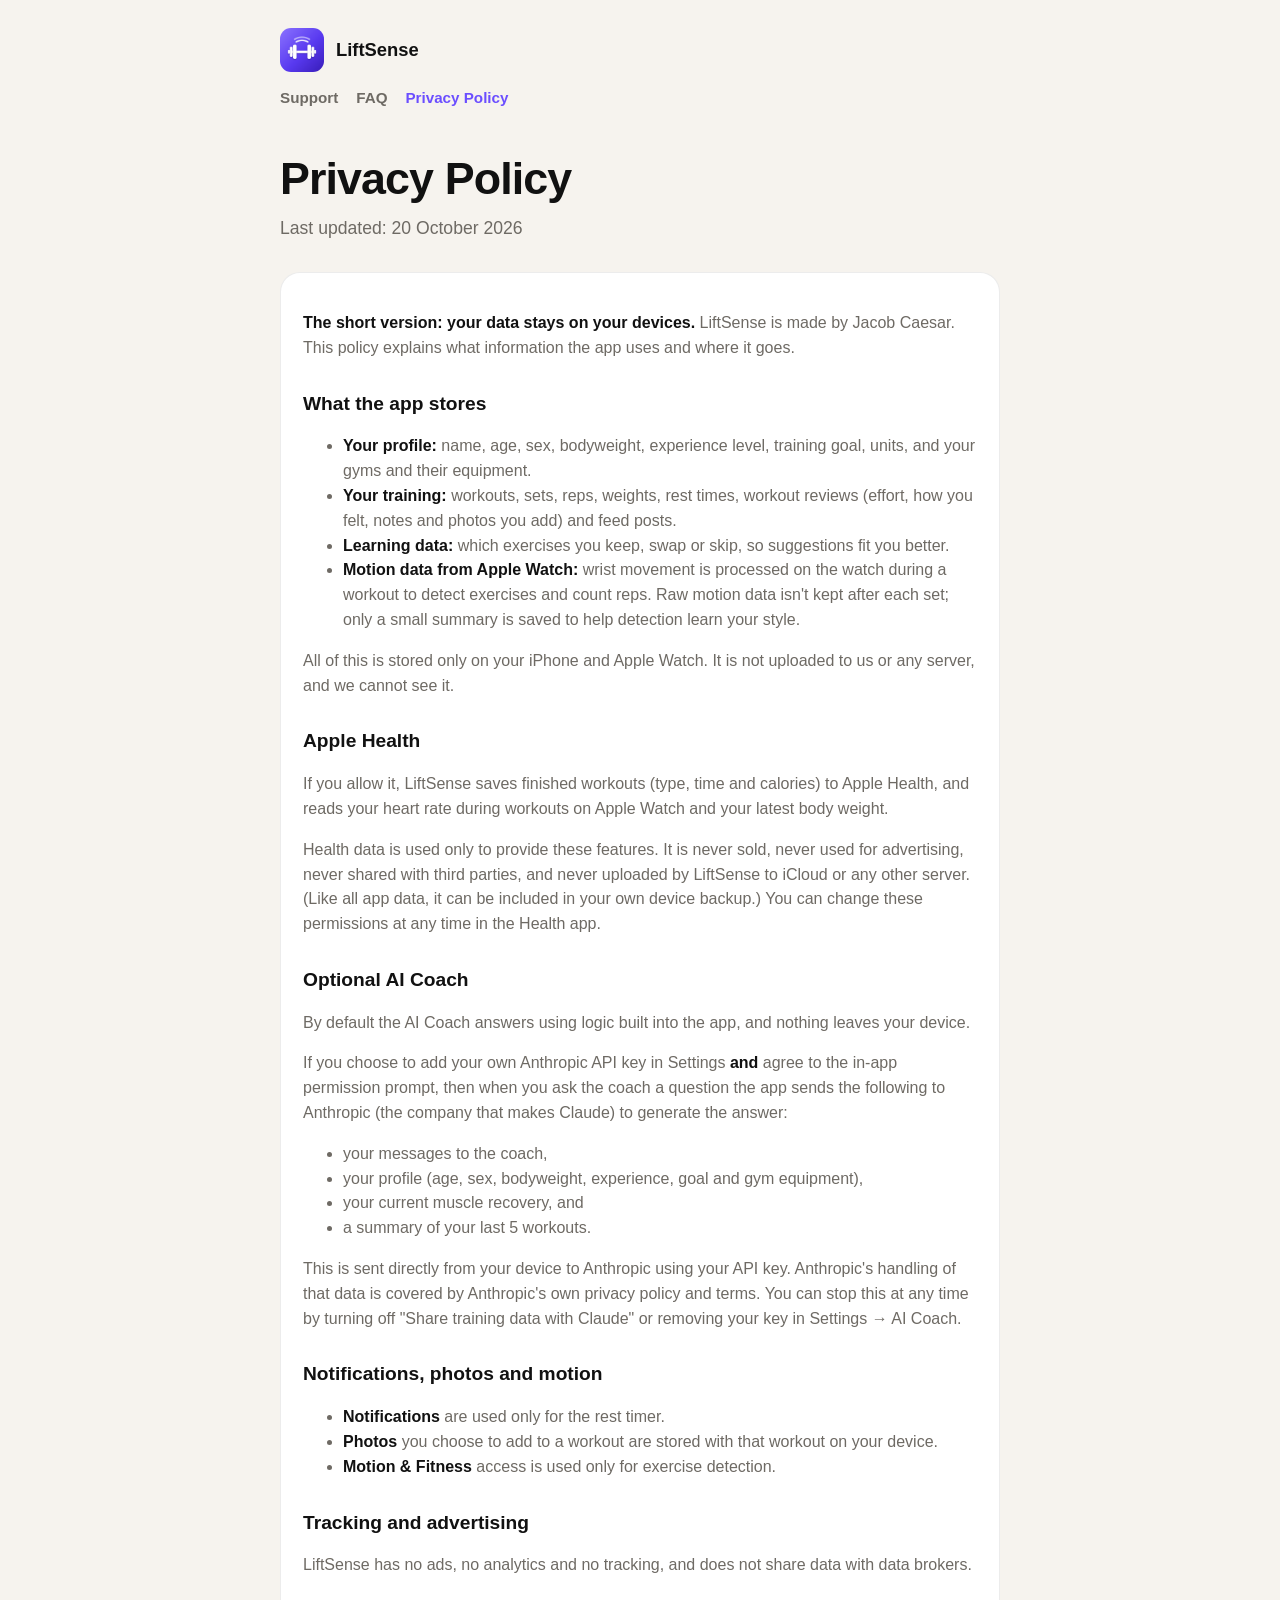
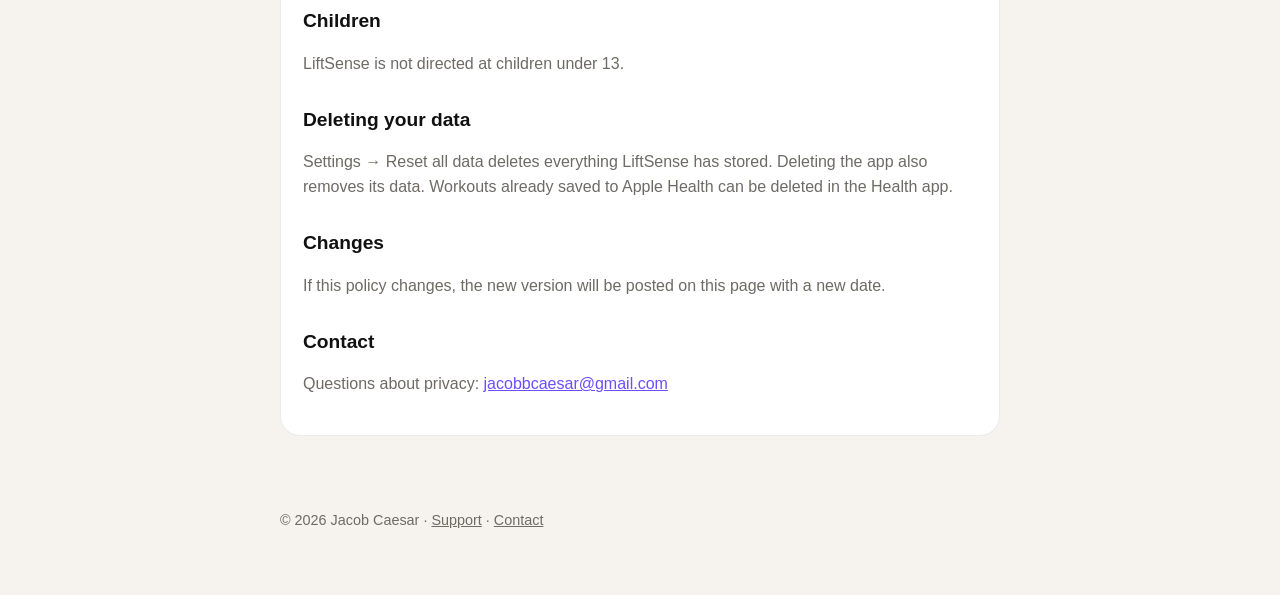
==== privacy.html @ 99cb74e2 "LiftSense support site and privacy policy Co-Authored-By: Claude Opus 5.5 <noreply@anthropic.com>" ====
<!doctype html>
<html lang="en">
<head>
  <meta charset="utf-8">
  <meta name="viewport" content="width=device-width, initial-scale=1">
  <title>LiftSense Privacy Policy</title>
  <meta name="description" content="How LiftSense handles your data.">
  <link rel="icon" href="icon.png">
  <link rel="stylesheet" href="style.css">
</head>
<body>
  <div class="wrap">
    <header>
      <a class="brand" href="./"><img src="icon.png" alt=""><span>LiftSense</span></a>
      <nav>
        <a href="./">Support</a>
        <a href="./#faq">FAQ</a>
        <a class="active" href="privacy.html">Privacy Policy</a>
      </nav>
    </header>

    <section class="hero">
      <h1>Privacy Policy</h1>
      <p>Last updated: 20 October 2026</p>
    </section>

    <div class="card policy">
      <p><strong>The short version: your data stays on your devices.</strong> LiftSense is made by Jacob Caesar. This policy explains what information the app uses and where it goes.</p>

      <h2>What the app stores</h2>
      <ul>
        <li><strong>Your profile:</strong> name, age, sex, bodyweight, experience level, training goal, units, and your gyms and their equipment.</li>
        <li><strong>Your training:</strong> workouts, sets, reps, weights, rest times, workout reviews (effort, how you felt, notes and photos you add) and feed posts.</li>
        <li><strong>Learning data:</strong> which exercises you keep, swap or skip, so suggestions fit you better.</li>
        <li><strong>Motion data from Apple Watch:</strong> wrist movement is processed on the watch during a workout to detect exercises and count reps. Raw motion data isn't kept after each set; only a small summary is saved to help detection learn your style.</li>
      </ul>
      <p>All of this is stored only on your iPhone and Apple Watch. It is not uploaded to us or any server, and we cannot see it.</p>

      <h2>Apple Health</h2>
      <p>If you allow it, LiftSense saves finished workouts (type, time and calories) to Apple Health, and reads your heart rate during workouts on Apple Watch and your latest body weight.</p>
      <p>Health data is used only to provide these features. It is never sold, never used for advertising, never shared with third parties, and never uploaded by LiftSense to iCloud or any other server. (Like all app data, it can be included in your own device backup.) You can change these permissions at any time in the Health app.</p>

      <h2>Optional AI Coach</h2>
      <p>By default the AI Coach answers using logic built into the app, and nothing leaves your device.</p>
      <p>If you choose to add your own Anthropic API key in Settings <strong>and</strong> agree to the in-app permission prompt, then when you ask the coach a question the app sends the following to Anthropic (the company that makes Claude) to generate the answer:</p>
      <ul>
        <li>your messages to the coach,</li>
        <li>your profile (age, sex, bodyweight, experience, goal and gym equipment),</li>
        <li>your current muscle recovery, and</li>
        <li>a summary of your last 5 workouts.</li>
      </ul>
      <p>This is sent directly from your device to Anthropic using your API key. Anthropic's handling of that data is covered by Anthropic's own privacy policy and terms. You can stop this at any time by turning off "Share training data with Claude" or removing your key in Settings → AI Coach.</p>

      <h2>Notifications, photos and motion</h2>
      <ul>
        <li><strong>Notifications</strong> are used only for the rest timer.</li>
        <li><strong>Photos</strong> you choose to add to a workout are stored with that workout on your device.</li>
        <li><strong>Motion &amp; Fitness</strong> access is used only for exercise detection.</li>
      </ul>

      <h2>Tracking and advertising</h2>
      <p>LiftSense has no ads, no analytics and no tracking, and does not share data with data brokers.</p>

      <h2>Children</h2>
      <p>LiftSense is not directed at children under 13.</p>

      <h2>Deleting your data</h2>
      <p>Settings → Reset all data deletes everything LiftSense has stored. Deleting the app also removes its data. Workouts already saved to Apple Health can be deleted in the Health app.</p>

      <h2>Changes</h2>
      <p>If this policy changes, the new version will be posted on this page with a new date.</p>

      <h2>Contact</h2>
      <p>Questions about privacy: <a href="mailto:jacobbcaesar@gmail.com">jacobbcaesar@gmail.com</a></p>
    </div>

    <footer>
      <p>© 2026 Jacob Caesar · <a href="./">Support</a> · <a href="mailto:jacobbcaesar@gmail.com">Contact</a></p>
    </footer>
  </div>
</body>
</html>
---- style.css ----
:root {
  --accent: #6B4EFF;
  --accent-soft: rgba(107, 78, 255, 0.12);
  --bg: #F6F3EE;
  --card: #FFFFFF;
  --ink: #111111;
  --muted: #6E6A64;
  --line: rgba(17, 17, 17, 0.08);
}
@media (prefers-color-scheme: dark) {
  :root {
    --accent: #8F79FF;
    --accent-soft: rgba(143, 121, 255, 0.16);
    --bg: #121113;
    --card: #1D1B20;
    --ink: #F3F1F6;
    --muted: #A39FA8;
    --line: rgba(255, 255, 255, 0.08);
  }
}
* { box-sizing: border-box; }
body {
  margin: 0;
  background: var(--bg);
  color: var(--ink);
  font-family: -apple-system, BlinkMacSystemFont, "SF Pro Text", "Segoe UI", Roboto, Helvetica, Arial, sans-serif;
  line-height: 1.55;
  -webkit-font-smoothing: antialiased;
}
a { color: var(--accent); }
.wrap { max-width: 760px; margin: 0 auto; padding: 0 20px; }
header { padding: 28px 0 8px; }
.brand { display: flex; align-items: center; gap: 12px; text-decoration: none; color: var(--ink); }
.brand img { width: 44px; height: 44px; border-radius: 11px; }
.brand span { font-weight: 700; font-size: 1.15rem; }
nav { display: flex; gap: 18px; margin-top: 14px; font-size: 0.95rem; flex-wrap: wrap; }
nav a { text-decoration: none; color: var(--muted); font-weight: 600; }
nav a.active, nav a:hover { color: var(--accent); }
.hero { padding: 36px 0 12px; }
.hero h1 { font-size: clamp(2rem, 6vw, 2.8rem); line-height: 1.1; margin: 0 0 12px; letter-spacing: -0.02em; }
.hero p { color: var(--muted); font-size: 1.1rem; margin: 0; }
.card {
  background: var(--card);
  border-radius: 20px;
  padding: 22px;
  margin: 18px 0;
  border: 1px solid var(--line);
}
.contact { display: flex; gap: 16px; align-items: center; flex-wrap: wrap; }
.contact .icon {
  width: 48px; height: 48px; border-radius: 14px; background: var(--accent-soft); color: var(--accent);
  display: grid; place-items: center; font-size: 1.4rem; flex: none;
}
.contact h2 { margin: 0 0 2px; font-size: 1.15rem; }
.contact p { margin: 0; color: var(--muted); }
.button {
  display: inline-block; background: var(--accent); color: #fff; text-decoration: none; font-weight: 600;
  padding: 11px 20px; border-radius: 999px; margin-left: auto;
}
h2.section { font-size: 1.5rem; margin: 40px 0 6px; letter-spacing: -0.01em; }
.section-sub { color: var(--muted); margin: 0 0 8px; }
details {
  background: var(--card);
  border: 1px solid var(--line);
  border-radius: 16px;
  margin: 10px 0;
  padding: 0 20px;
}
summary {
  cursor: pointer; list-style: none; padding: 16px 0; font-weight: 600;
  display: flex; justify-content: space-between; gap: 12px;
}
summary::-webkit-details-marker { display: none; }
summary::after { content: "+"; color: var(--accent); font-size: 1.3rem; line-height: 1; }
details[open] summary::after { content: "–"; }
details > div { padding: 0 0 16px; color: var(--muted); }
details > div p { margin: 0 0 10px; }
details > div ol, details > div ul { margin: 0 0 10px; padding-left: 20px; }
.policy h2 { font-size: 1.2rem; margin: 28px 0 6px; }
.policy p, .policy li { color: var(--muted); }
.policy strong { color: var(--ink); }
footer { padding: 40px 0 50px; color: var(--muted); font-size: 0.9rem; }
footer a { color: var(--muted); }
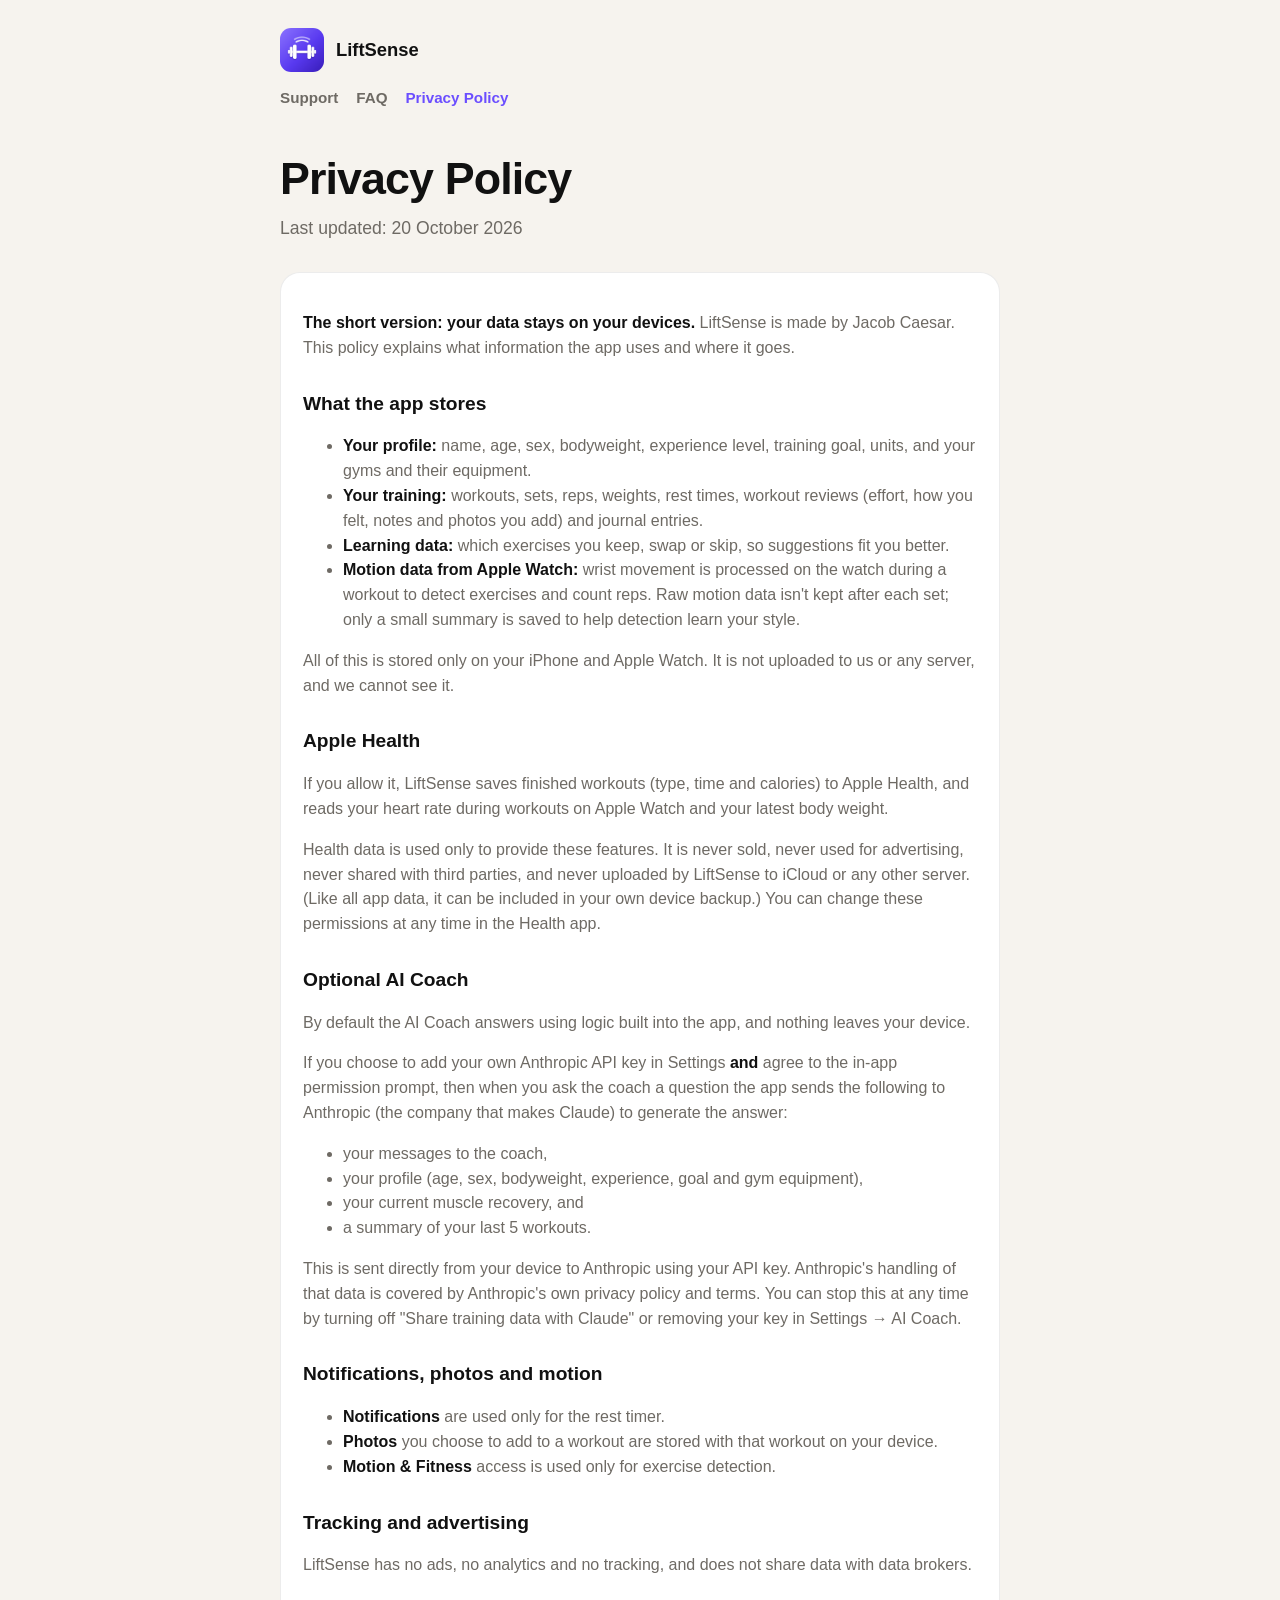
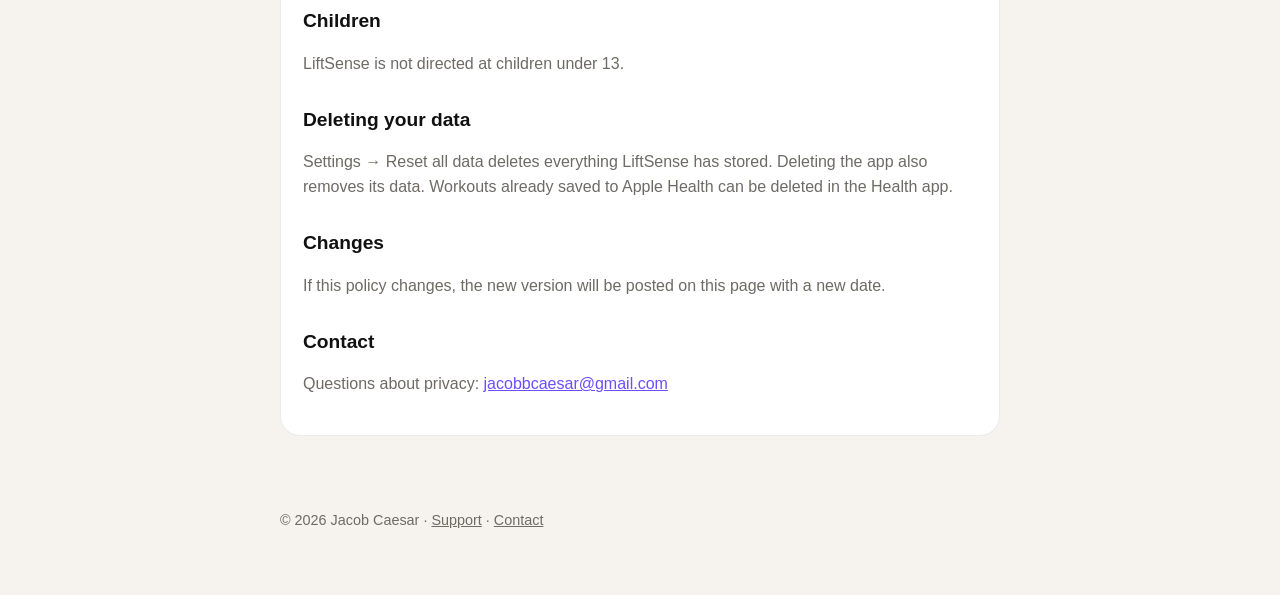
==== commit 977e3cda: "Privacy: journal entries" ====
--- a/privacy.html
+++ b/privacy.html
@@ -30,7 +30,7 @@
       <h2>What the app stores</h2>
       <ul>
         <li><strong>Your profile:</strong> name, age, sex, bodyweight, experience level, training goal, units, and your gyms and their equipment.</li>
-        <li><strong>Your training:</strong> workouts, sets, reps, weights, rest times, workout reviews (effort, how you felt, notes and photos you add) and feed posts.</li>
+        <li><strong>Your training:</strong> workouts, sets, reps, weights, rest times, workout reviews (effort, how you felt, notes and photos you add) and journal entries.</li>
         <li><strong>Learning data:</strong> which exercises you keep, swap or skip, so suggestions fit you better.</li>
         <li><strong>Motion data from Apple Watch:</strong> wrist movement is processed on the watch during a workout to detect exercises and count reps. Raw motion data isn't kept after each set; only a small summary is saved to help detection learn your style.</li>
       </ul>
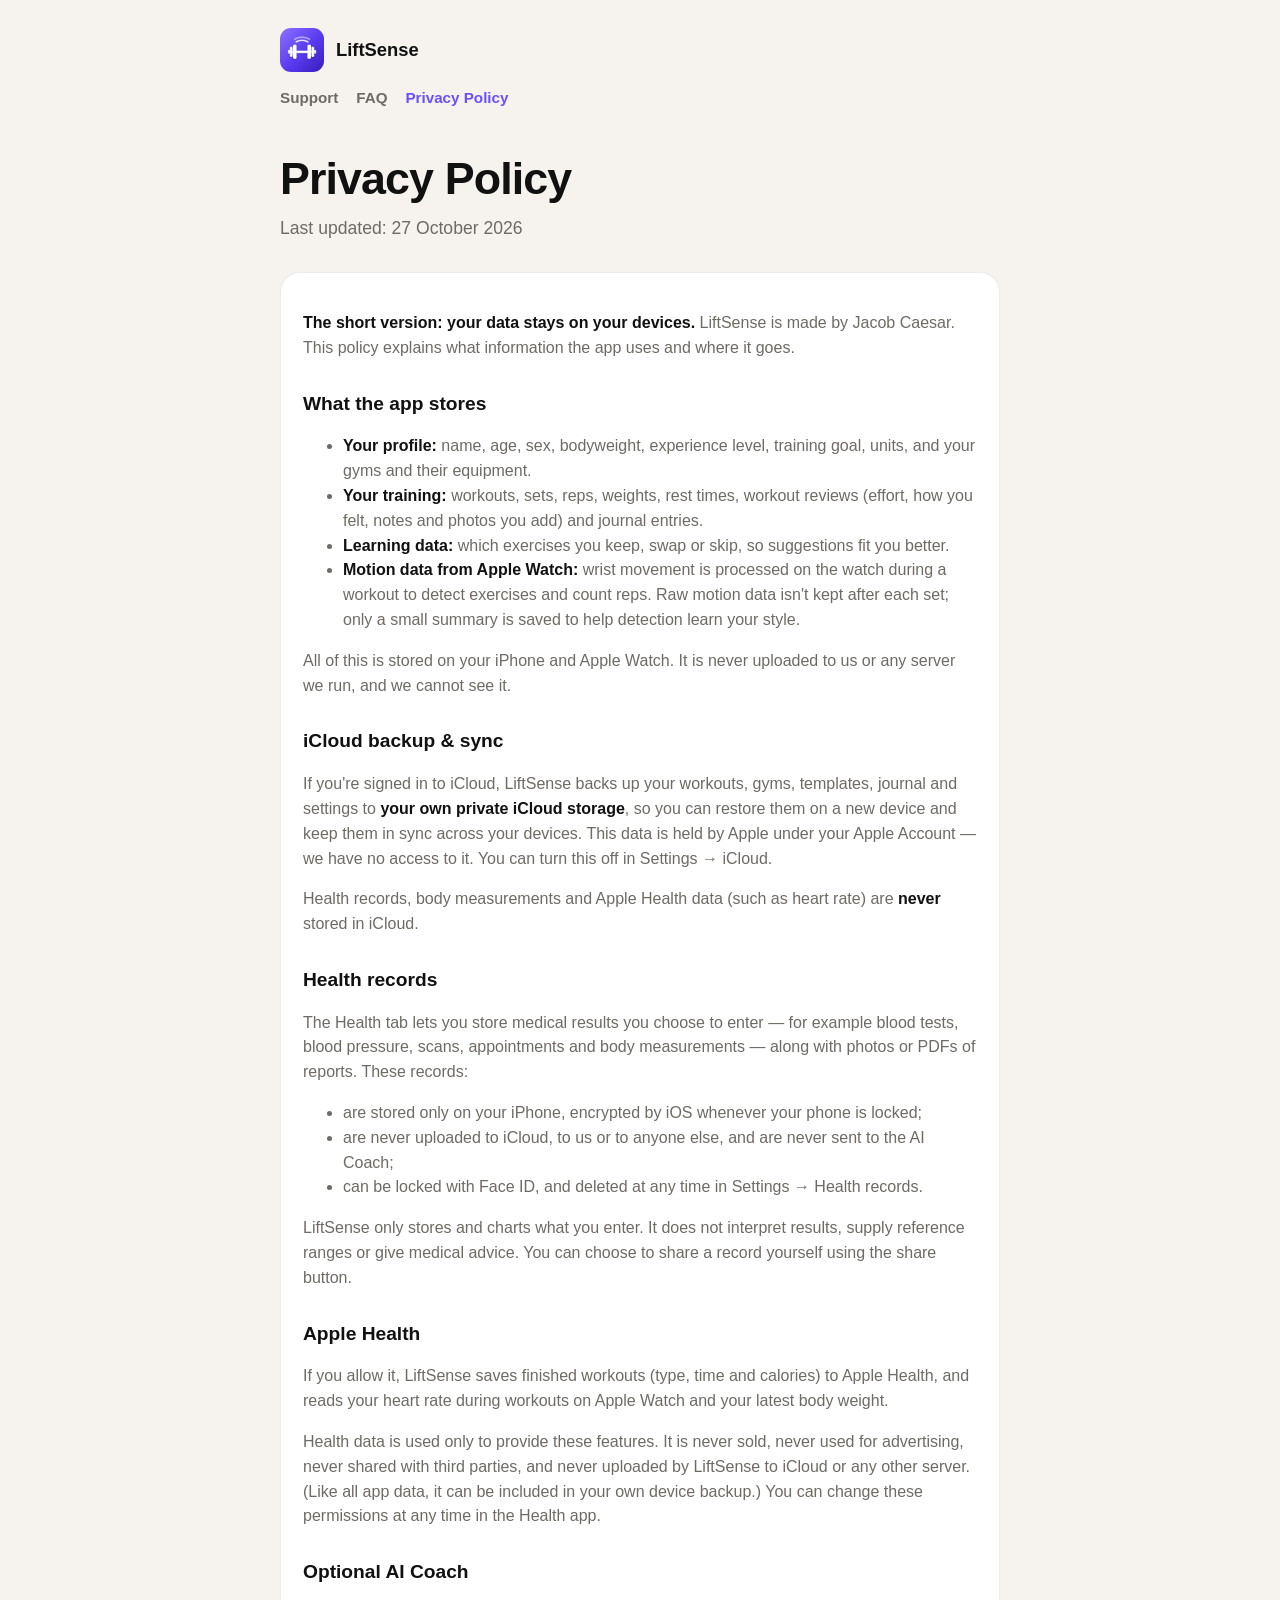
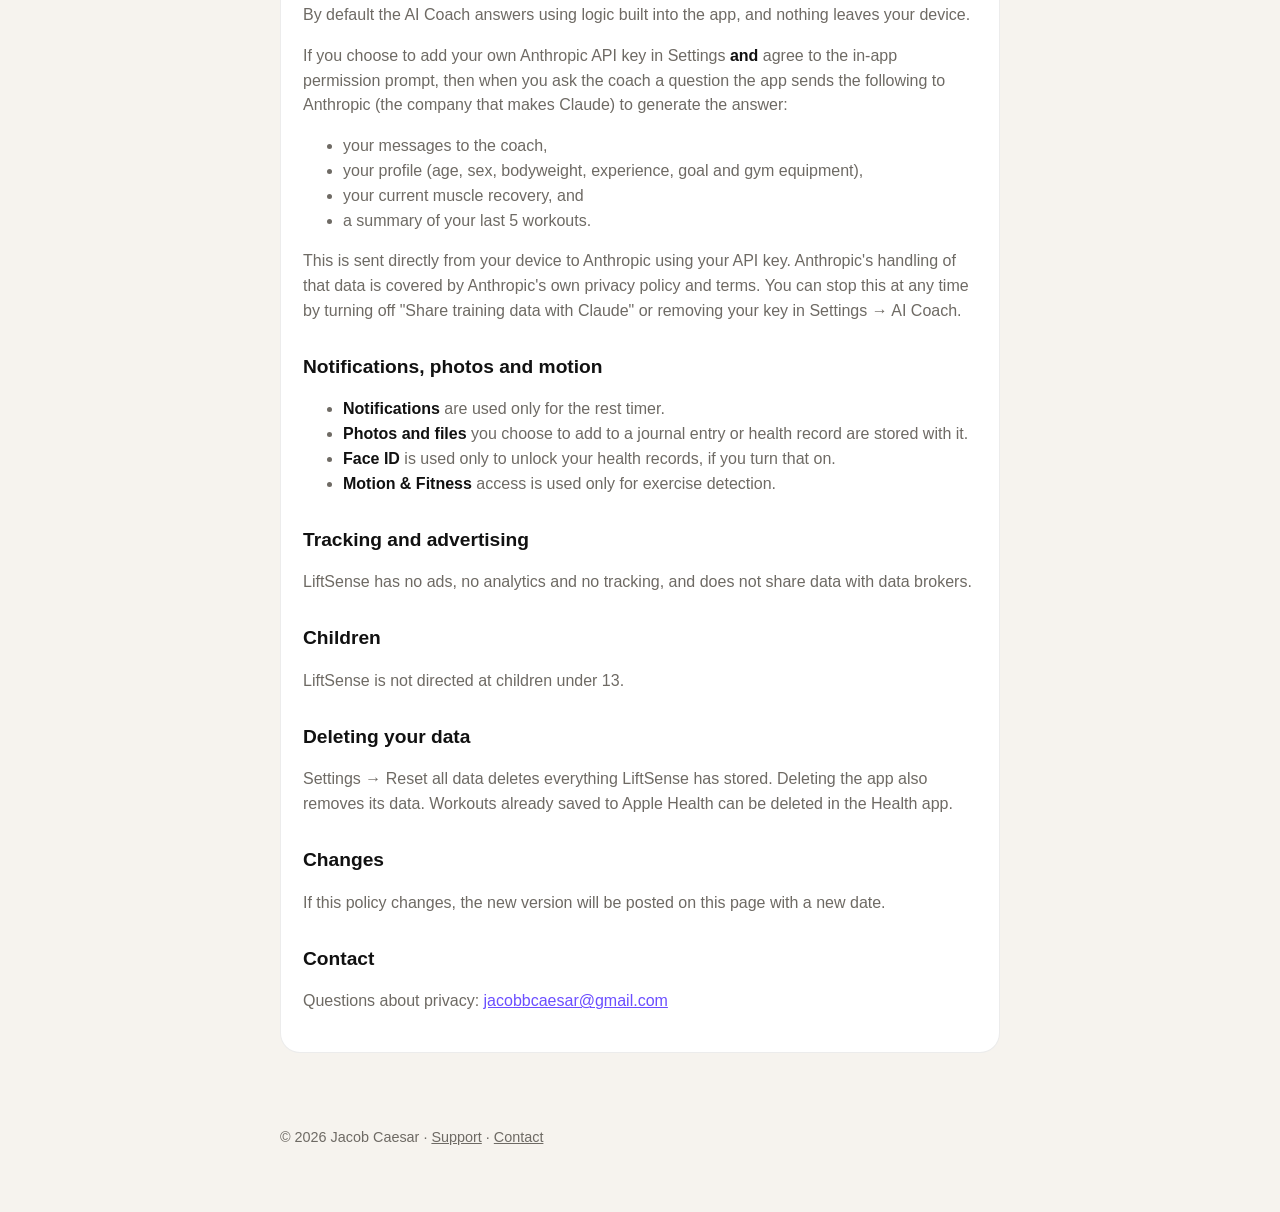
==== commit 5ae1e516: "Privacy policy: iCloud backup, health records, Face ID" ====
--- a/privacy.html
+++ b/privacy.html
@@ -21,7 +21,7 @@
 
     <section class="hero">
       <h1>Privacy Policy</h1>
-      <p>Last updated: 20 October 2026</p>
+      <p>Last updated: 27 October 2026</p>
     </section>
 
     <div class="card policy">
@@ -34,7 +34,20 @@
         <li><strong>Learning data:</strong> which exercises you keep, swap or skip, so suggestions fit you better.</li>
         <li><strong>Motion data from Apple Watch:</strong> wrist movement is processed on the watch during a workout to detect exercises and count reps. Raw motion data isn't kept after each set; only a small summary is saved to help detection learn your style.</li>
       </ul>
-      <p>All of this is stored only on your iPhone and Apple Watch. It is not uploaded to us or any server, and we cannot see it.</p>
+      <p>All of this is stored on your iPhone and Apple Watch. It is never uploaded to us or any server we run, and we cannot see it.</p>
+
+      <h2>iCloud backup &amp; sync</h2>
+      <p>If you're signed in to iCloud, LiftSense backs up your workouts, gyms, templates, journal and settings to <strong>your own private iCloud storage</strong>, so you can restore them on a new device and keep them in sync across your devices. This data is held by Apple under your Apple Account — we have no access to it. You can turn this off in Settings → iCloud.</p>
+      <p>Health records, body measurements and Apple Health data (such as heart rate) are <strong>never</strong> stored in iCloud.</p>
+
+      <h2>Health records</h2>
+      <p>The Health tab lets you store medical results you choose to enter — for example blood tests, blood pressure, scans, appointments and body measurements — along with photos or PDFs of reports. These records:</p>
+      <ul>
+        <li>are stored only on your iPhone, encrypted by iOS whenever your phone is locked;</li>
+        <li>are never uploaded to iCloud, to us or to anyone else, and are never sent to the AI Coach;</li>
+        <li>can be locked with Face ID, and deleted at any time in Settings → Health records.</li>
+      </ul>
+      <p>LiftSense only stores and charts what you enter. It does not interpret results, supply reference ranges or give medical advice. You can choose to share a record yourself using the share button.</p>
 
       <h2>Apple Health</h2>
       <p>If you allow it, LiftSense saves finished workouts (type, time and calories) to Apple Health, and reads your heart rate during workouts on Apple Watch and your latest body weight.</p>
@@ -54,7 +67,8 @@
       <h2>Notifications, photos and motion</h2>
       <ul>
         <li><strong>Notifications</strong> are used only for the rest timer.</li>
-        <li><strong>Photos</strong> you choose to add to a workout are stored with that workout on your device.</li>
+        <li><strong>Photos and files</strong> you choose to add to a journal entry or health record are stored with it.</li>
+        <li><strong>Face ID</strong> is used only to unlock your health records, if you turn that on.</li>
         <li><strong>Motion &amp; Fitness</strong> access is used only for exercise detection.</li>
       </ul>
 
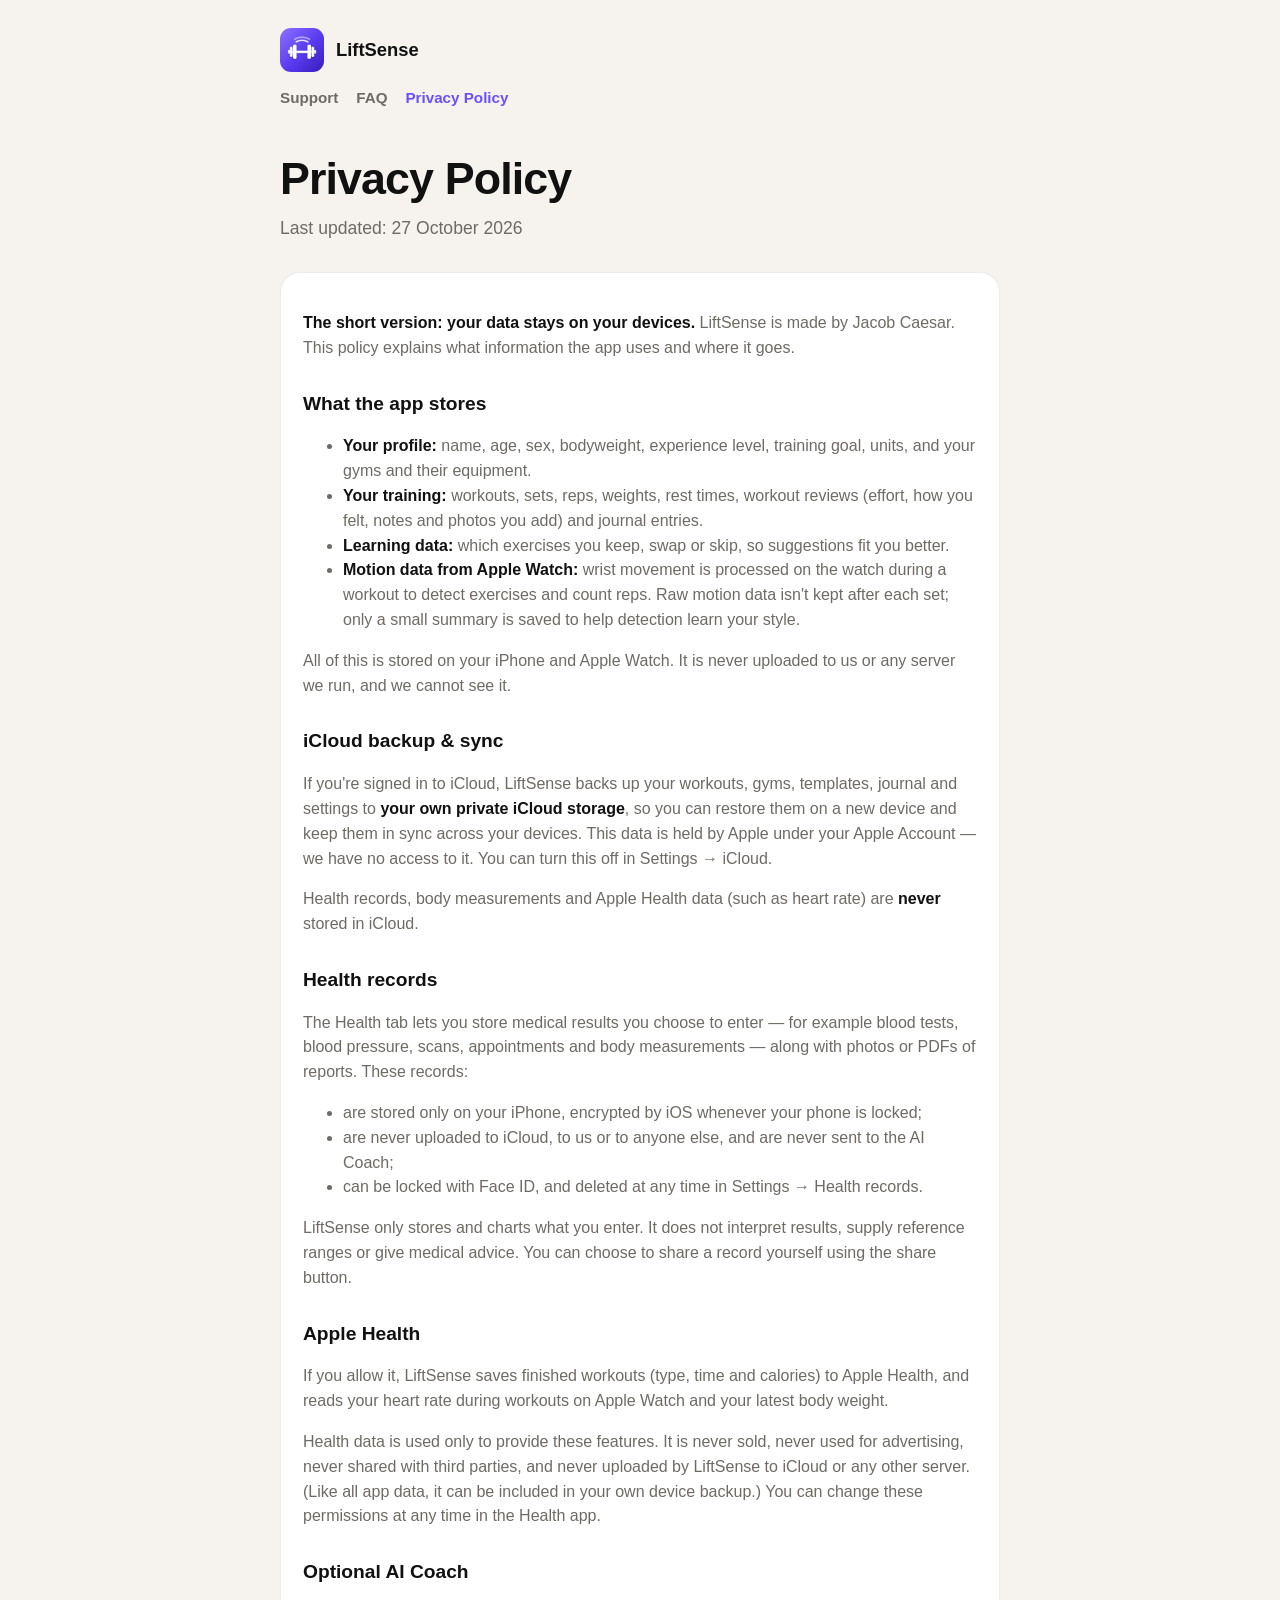
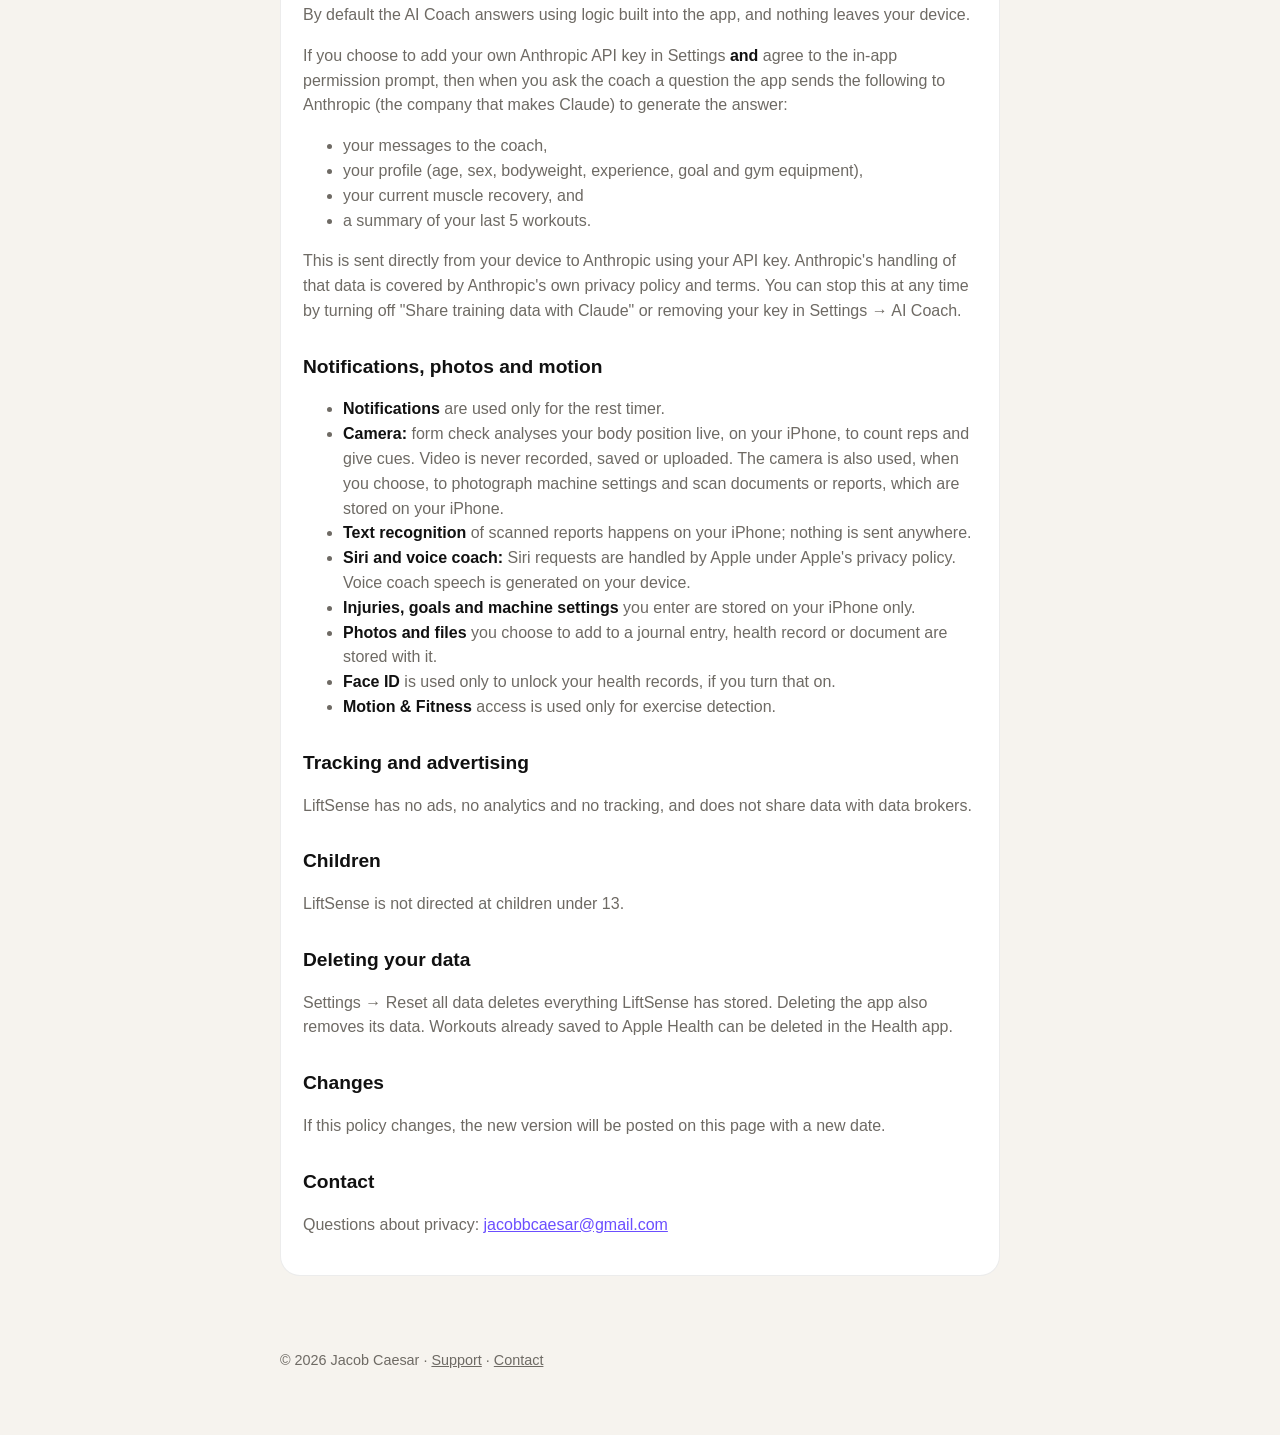
==== commit 5c0089e9: "Privacy: camera form check, on-device text recognition, Siri, injuries and goals" ====
--- a/privacy.html
+++ b/privacy.html
@@ -67,7 +67,11 @@
       <h2>Notifications, photos and motion</h2>
       <ul>
         <li><strong>Notifications</strong> are used only for the rest timer.</li>
-        <li><strong>Photos and files</strong> you choose to add to a journal entry or health record are stored with it.</li>
+        <li><strong>Camera:</strong> form check analyses your body position live, on your iPhone, to count reps and give cues. Video is never recorded, saved or uploaded. The camera is also used, when you choose, to photograph machine settings and scan documents or reports, which are stored on your iPhone.</li>
+        <li><strong>Text recognition</strong> of scanned reports happens on your iPhone; nothing is sent anywhere.</li>
+        <li><strong>Siri and voice coach:</strong> Siri requests are handled by Apple under Apple's privacy policy. Voice coach speech is generated on your device.</li>
+        <li><strong>Injuries, goals and machine settings</strong> you enter are stored on your iPhone only.</li>
+        <li><strong>Photos and files</strong> you choose to add to a journal entry, health record or document are stored with it.</li>
         <li><strong>Face ID</strong> is used only to unlock your health records, if you turn that on.</li>
         <li><strong>Motion &amp; Fitness</strong> access is used only for exercise detection.</li>
       </ul>
